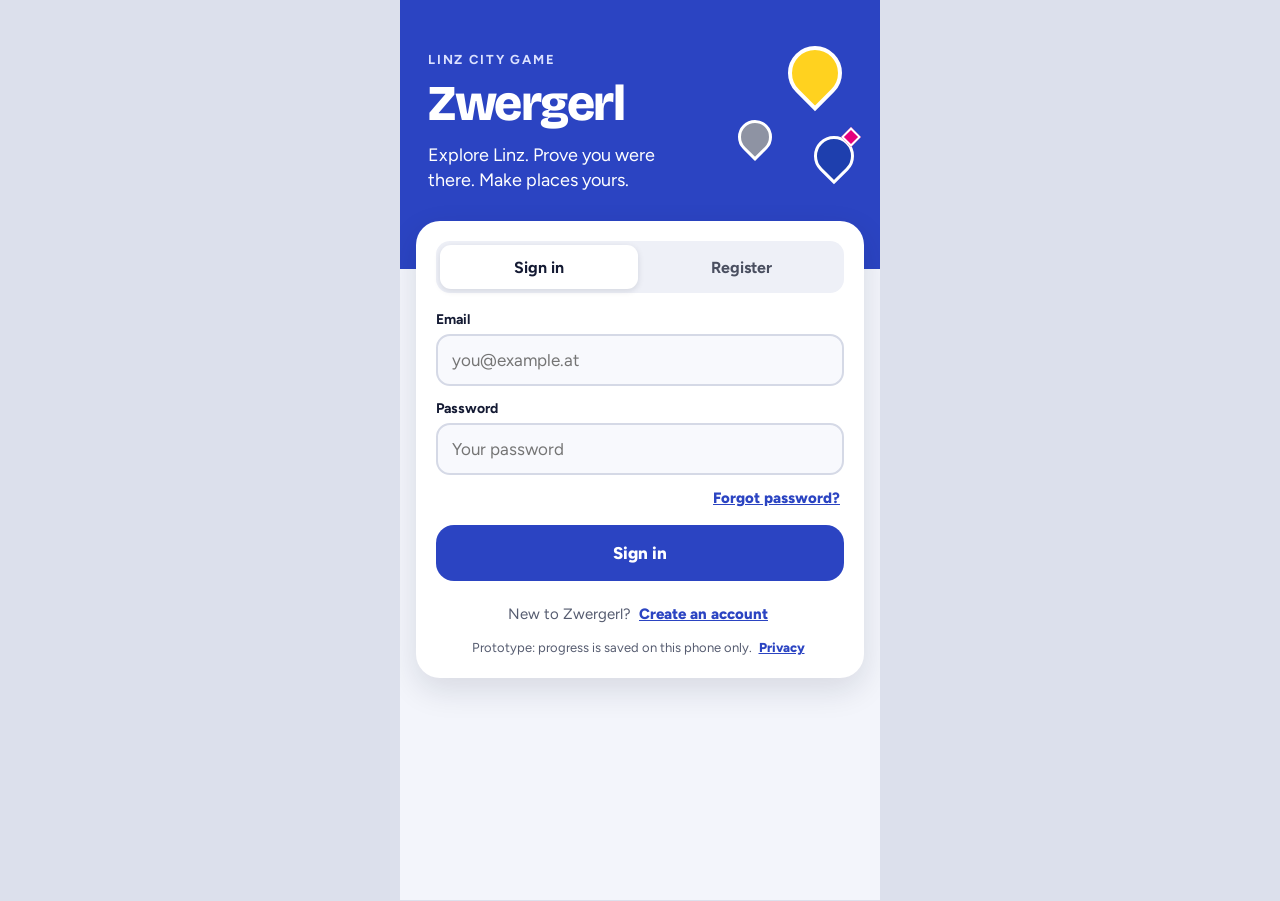
==== index.html @ a7a748b4 "Publish 9883a05" ====
<!doctype html>
<html lang="en">
<head>
<meta charset="utf-8">
<meta name="viewport" content="width=device-width, initial-scale=1, viewport-fit=cover">
<meta name="theme-color" content="#2B44C2">
<meta name="apple-mobile-web-app-capable" content="yes">
<meta name="mobile-web-app-capable" content="yes">
<meta name="apple-mobile-web-app-status-bar-style" content="default">
<meta name="apple-mobile-web-app-title" content="Zwergerl">
<link rel="icon" href="data:image/svg+xml,%3Csvg xmlns='http://www.w3.org/2000/svg' viewBox='0 0 40 44'%3E%3Cpath d='M20 42C20 42 6 28 6 20a14 14 0 0 1 28 0c0 8-14 22-14 22z' fill='%23FFD21F'/%3E%3Cpath d='M20 1l11 15q-11 4-22 0z' fill='%23E5007D'/%3E%3Ccircle cx='20' cy='24' r='4' fill='%231E3FAE'/%3E%3C/svg%3E">
<link rel="apple-touch-icon" href="/icons/apple-touch-icon.png">
<link rel="manifest" href="/manifest.webmanifest">
<title>Zwergerl Linz</title>
  <script type="module" crossorigin src="/assets/index-C7WqPz3I.js"></script>
  <link rel="stylesheet" crossorigin href="/assets/styles-BQ8eX4RV.css">
</head>
<body>
<div class="app" id="app"></div>
<input type="file" id="cam-input" class="vh" accept="image/*" capture="environment" aria-hidden="true" tabindex="-1">
</body>
</html>
---- assets/styles-BQ8eX4RV.css ----
@font-face{font-family:Bricolage Grotesque;font-style:normal;font-weight:600 800;font-display:swap;src:url(/assets/bricolage-grotesque-vietnamese-opsz-normal-D9N6E8K1.woff2)format("woff2");unicode-range:U+102-103,U+110-111,U+128-129,U+168-169,U+1A0-1A1,U+1AF-1B0,U+300-301,U+303-304,U+308-309,U+323,U+329,U+1EA0-1EF9,U+20AB}@font-face{font-family:Bricolage Grotesque;font-style:normal;font-weight:600 800;font-display:swap;src:url(/assets/bricolage-grotesque-latin-ext-opsz-normal-IcJDqblK.woff2)format("woff2");unicode-range:U+100-2BA,U+2BD-2C5,U+2C7-2CC,U+2CE-2D7,U+2DD-2FF,U+304,U+308,U+329,U+1D00-1DBF,U+1E00-1E9F,U+1EF2-1EFF,U+2020,U+20A0-20AB,U+20AD-20C0,U+2113,U+2C60-2C7F,U+A720-A7FF}@font-face{font-family:Bricolage Grotesque;font-style:normal;font-weight:600 800;font-display:swap;src:url(/assets/bricolage-grotesque-latin-opsz-normal-Cre6nC2_.woff2)format("woff2");unicode-range:U+??,U+131,U+152-153,U+2BB-2BC,U+2C6,U+2DA,U+2DC,U+304,U+308,U+329,U+2000-206F,U+20AC,U+2122,U+2191,U+2193,U+2212,U+2215,U+FEFF,U+FFFD}@font-face{font-family:Figtree;font-style:normal;font-weight:400 800;font-display:swap;src:url(/assets/figtree-latin-ext-wght-normal-DCwSJGxG.woff2)format("woff2");unicode-range:U+100-2BA,U+2BD-2C5,U+2C7-2CC,U+2CE-2D7,U+2DD-2FF,U+304,U+308,U+329,U+1D00-1DBF,U+1E00-1E9F,U+1EF2-1EFF,U+2020,U+20A0-20AB,U+20AD-20C0,U+2113,U+2C60-2C7F,U+A720-A7FF}@font-face{font-family:Figtree;font-style:normal;font-weight:400 800;font-display:swap;src:url(/assets/figtree-latin-wght-normal-D_ZTVpCC.woff2)format("woff2");unicode-range:U+??,U+131,U+152-153,U+2BB-2BC,U+2C6,U+2DA,U+2DC,U+304,U+308,U+329,U+2000-206F,U+20AC,U+2122,U+2191,U+2193,U+2212,U+2215,U+FEFF,U+FFFD}:root{--lightningcss-light:initial;--lightningcss-dark: ;color-scheme:light;--blue:#2b44c2;--deep:#1e3fae;--pink:#e5007d;--yellow:#ffd21f;--free:#8e93a3;--up:#d3d6df;--bg:#f3f5fb;--surface:#fff;--soft:#eef0f7;--field:#f8f9fd;--line:#d5d9e6;--line2:#c9cee0;--ink:#141a33;--ink2:#3e4459;--ink3:#565c70;--err:#b3122e;--errbg:#fdecef;--errbd:#f3b7c2;--errfg:#8e0e25;--ok:#1d8a45;--okbg:#e6f4ea;--okfg:#1d6b34;--warnbg:#fff3d6;--warnfg:#6b4600;--warnbd:#f0c36a;--demo:#fff0f7;--demofg:#8a0049;--gembg:#ffe3f1;--ytint:#fff6cc;--cam:#0e1222;--outer:#dce0ec;--display:"Bricolage Grotesque", ui-rounded, "Segoe UI", system-ui, sans-serif;--body:"Figtree", system-ui, -apple-system, "Segoe UI", sans-serif}html,body{height:100%;margin:0}body{padding:env(safe-area-inset-top,0px) 0 env(safe-area-inset-bottom,0px);background:var(--outer);color:var(--ink);font-family:var(--body);-webkit-font-smoothing:antialiased;-webkit-tap-highlight-color:transparent;overscroll-behavior:none;font-size:16px}*{box-sizing:border-box}button,input{font:inherit;color:inherit}button{cursor:pointer}button:disabled{cursor:not-allowed}:focus-visible{outline:3px solid var(--pink);outline-offset:2px}h1,h2,h3,p{margin:0}.app{background:var(--bg);max-width:480px;height:100%;margin:0 auto;position:relative;overflow:hidden}.layer{flex-direction:column;display:flex;position:absolute;inset:0}.scroll{-webkit-overflow-scrolling:touch;overflow-y:auto}.disp{font-family:var(--display);letter-spacing:-.02em;font-weight:800}.btn{background:var(--blue);color:#fff;border:0;border-radius:18px;justify-content:center;align-items:center;gap:10px;width:100%;height:58px;padding:0 16px;font-size:18px;font-weight:800;display:flex}.btn.y{background:var(--yellow);color:var(--ink)}.btn.off{color:#4a4f60;background:#e4e7f0;font-size:17px}.btn2{border:2px solid var(--line2);background:var(--surface);width:100%;height:50px;color:var(--ink);border-radius:16px;justify-content:center;align-items:center;gap:8px;font-size:16px;font-weight:700;display:flex}.demo{border:2px dashed var(--pink);background:var(--demo);width:100%;height:52px;color:var(--demofg);border-radius:16px;justify-content:center;align-items:center;gap:8px;font-size:15px;font-weight:800;display:flex}.circ{background:var(--soft);width:44px;height:44px;color:var(--ink);border:0;border-radius:50%;flex:none;justify-content:center;align-items:center;display:flex}.chip{white-space:nowrap;border-radius:999px;align-items:center;gap:7px;padding:5px 11px;font-size:14px;font-weight:700;display:inline-flex}.field{flex-direction:column;gap:6px;display:flex}.field label{font-size:14px;font-weight:700}.in{border:2px solid var(--line);background:var(--field);height:52px;color:var(--ink);border-radius:14px;width:100%;padding:0 14px;font-size:17px}.in.bad{border-color:var(--err)}.ferr{color:var(--err);font-size:14px;font-weight:600}.alert{background:var(--errbg);border:2px solid var(--errbd);color:var(--errfg);border-radius:14px;align-items:flex-start;gap:10px;padding:12px 14px;font-size:15px;font-weight:600;line-height:1.35;display:flex}.spinner{border:3px solid #ffffff59;border-top-color:#fff;border-radius:50%;flex:none;width:20px;height:20px;animation:.9s linear infinite zspin;display:inline-block}.spinner.dark{border-color:#dde1ee;border-top-color:var(--blue)}@keyframes zspin{to{transform:rotate(360deg)}}@keyframes zpulse{0%{opacity:.75;transform:scale(.5)}to{opacity:0;transform:scale(2.4)}}@keyframes zup{0%{opacity:0;transform:translateY(28px)}to{opacity:1;transform:none}}@keyframes zfade{0%{opacity:0}to{opacity:1}}@keyframes zflash{0%{opacity:.9}to{opacity:0}}@keyframes zpop{0%{opacity:0;transform:scale(.6)}60%{opacity:1;transform:scale(1.08)}to{transform:scale(1)}}@keyframes zshake{0%,to{transform:none}25%{transform:translate(-6px)}75%{transform:translate(6px)}}.zpulse{animation:1.8s ease-out infinite zpulse}.zup{animation:.28s cubic-bezier(.2,.8,.2,1) zup}.zfade{animation:.22s ease-out zfade}.zflash{animation:.5s ease-out forwards zflash}.zpop{animation:.45s cubic-bezier(.2,.8,.2,1) zpop}.zshake{animation:.35s ease-in-out 2 zshake}@media (prefers-reduced-motion:reduce){.zpulse,.zup,.zfade,.zpop,.zshake{animation:none}.spinner{animation-duration:2.5s}}.hero{background:var(--blue);color:#fff;flex:none;padding:52px 28px 76px;position:relative;overflow:hidden}.tp{border:4px solid #fff;border-radius:50% 50% 50% 0;position:absolute;transform:rotate(-45deg)}.authcard{background:var(--surface);border-radius:24px;margin:-48px 16px 16px;padding:20px;position:relative;box-shadow:0 12px 32px #141a331f}.tabs{background:var(--soft);border-radius:14px;grid-template-columns:repeat(2,minmax(0,1fr));gap:4px;padding:4px;display:grid}.tabs button{color:#4a4f60;background:0 0;border:0;border-radius:11px;height:44px;font-size:16px;font-weight:700}.tabs button[aria-pressed=true]{color:var(--ink);background:#fff;box-shadow:0 2px 6px #141a331f}.textlink{color:var(--blue);background:0 0;border:0;padding:10px 4px;font-size:15px;font-weight:800;text-decoration:underline}[data-a=resend]:disabled{color:var(--ink3);text-decoration:none}.consent{color:var(--ink2);flex-direction:column;gap:16px;padding:24px 22px 28px;font-size:16px;line-height:1.45;display:flex}.consent h2,.consent dt,.consent strong{color:var(--ink)}.consent dl{margin:0}.consent dt{font-weight:800}.consent dd{margin:2px 0 14px}.notrail{background:var(--soft);border-radius:18px;gap:12px;padding:14px;display:flex}.notrail svg{flex:none}.tick{background:var(--field);border:2px solid var(--line);min-height:44px;color:var(--ink);border-radius:14px;align-items:flex-start;gap:12px;padding:14px;font-weight:700;display:flex}.tick input{width:24px;height:24px;accent-color:var(--blue);flex:none;margin:0}mark{background:var(--warnbg);color:var(--warnfg);-webkit-box-decoration-break:clone;box-decoration-break:clone;border-radius:6px;padding:1px 6px;font-weight:700}.privacy{background:var(--surface);max-width:480px;min-height:100%;color:var(--ink2);margin:0 auto;padding:24px 22px 40px;font-size:16px;line-height:1.5}.privacy h1{color:var(--ink);margin:14px 0 8px;font-size:34px;line-height:1.05}.privacy h2{color:var(--ink);margin:28px 0 6px;font-size:21px}.privacy strong,.privacy dt{color:var(--ink)}.privacy p+p,.privacy p+ul,.privacy ul+p,.privacy dl+p{margin-top:10px}.privacy ul{margin:0;padding-left:20px}.privacy dt{margin-top:12px;font-weight:800}.privacy dd{margin:2px 0 0}.privacy .textlink{padding-left:0}.stage{width:390px;height:844px;transform:translate(-50%,-50%) scale(var(--s,1));transform-origin:50%;position:absolute;top:50%;left:50%}.stage svg.bg{pointer-events:none;width:790px;height:1244px;position:absolute;top:-200px;left:-200px}.mapbtn{cursor:default;background:0 0;border:0;padding:0;position:absolute;inset:-200px}.pin{background:0 0;border:0;width:44px;height:50px;padding:0;position:absolute}.pinhead{border:2.5px solid #fff;border-radius:50% 50% 50% 0;justify-content:center;align-items:center;width:30px;height:30px;transition:transform .15s;display:flex;position:absolute;top:7px;left:7px}.pindot{border-radius:50%;width:9px;height:9px}.gem{background:var(--pink);border:2px solid #fff;border-radius:2px;width:14px;height:14px;position:absolute;top:0;right:3px;transform:rotate(45deg)}.pinlabel{white-space:nowrap;background:var(--ink);color:#fff;border-radius:10px;padding:5px 10px;font-size:13px;font-weight:700;position:absolute;bottom:52px;left:50%;transform:translate(-50%)}.flash-ring{pointer-events:none;background:#e5007d59;border-radius:50%;width:60px;height:60px;position:absolute;top:-8px;left:-8px}.me{touch-action:none;cursor:grab;width:44px;height:44px;position:absolute}.me .core{background:var(--deep);border:4px solid #fff;border-radius:50%;width:22px;height:22px;position:absolute;top:11px;left:11px;box-shadow:0 2px 8px #141a3366}.me .halo{background:#2b44c259;border-radius:50%;position:absolute;inset:0}.topbar{background:var(--surface);z-index:20;border-radius:22px;flex-direction:column;gap:6px;padding:10px 10px 12px 16px;display:flex;position:absolute;top:12px;left:12px;right:12px;box-shadow:0 8px 24px #141a3324}.sq{background:var(--soft);width:44px;height:44px;color:var(--ink);border:0;border-radius:14px;flex:none;justify-content:center;align-items:center;display:flex}.sq.demo-b{border:2px dashed var(--pink);background:var(--demo);color:#a3005a}.banner{background:var(--surface);z-index:19;border-radius:18px;align-items:center;gap:12px;padding:12px 12px 12px 14px;display:flex;position:absolute;top:130px;left:12px;right:12px;box-shadow:0 6px 18px #141a331f}.fab{background:var(--surface);border:0;border-radius:16px;justify-content:center;align-items:center;width:50px;height:50px;display:flex;box-shadow:0 6px 16px #141a3329}.bottombar{z-index:14;gap:10px;display:flex;position:absolute;bottom:24px;left:12px;right:12px}.bottombar button{border:0;border-radius:20px;justify-content:center;align-items:center;gap:8px;height:60px;font-size:16px;font-weight:800;display:flex;box-shadow:0 8px 20px #141a3329}.sheet{background:var(--surface);z-index:30;border-radius:28px 28px 0 0;max-height:86%;padding:10px 18px 24px;position:absolute;bottom:0;left:0;right:0;overflow-y:auto;box-shadow:0 -10px 30px #141a332e}.grab{background:var(--line);border-radius:3px;width:44px;height:5px;margin:0 auto 10px}.photo{border-radius:18px;height:150px;position:relative;overflow:hidden}.photo img{object-fit:cover;width:100%;height:100%;position:absolute;inset:0}.cap{color:#fff;background:#141a33c7;border-radius:10px;padding:5px 10px;font-size:13px;font-weight:700;position:absolute;bottom:10px;left:10px}.tiles{grid-template-columns:repeat(3,minmax(0,1fr));gap:8px;margin-top:14px;display:grid}.tile{background:var(--bg);border-radius:14px;min-width:0;padding:10px 12px}.tile .k{color:var(--ink3);text-transform:uppercase;letter-spacing:.06em;font-size:12px;font-weight:700}.tile .v{white-space:nowrap;margin-top:2px;font-size:22px;font-weight:800}.tile .s{color:var(--ink3);font-size:12px;font-weight:600}.scrim{z-index:40;background:#141a3373;border:0;width:100%;position:absolute;inset:0}.panel{z-index:41;border-radius:28px 28px 0 0;max-height:88%;padding:18px 16px 24px;position:absolute;bottom:0;left:0;right:0;overflow-y:auto}.opt{border:2px solid var(--line2);height:44px;color:var(--ink);background:#fff;border-radius:12px;padding:0 14px;font-size:15px;font-weight:700}.opt[aria-pressed=true]{background:var(--ink);color:#fff;border-color:var(--ink)}.toast{z-index:90;background:var(--ink);color:#fff;text-align:center;border-radius:14px;width:max-content;max-width:min(330px,100% - 32px);padding:12px 16px;font-size:15px;font-weight:700;position:absolute;top:132px;left:50%;transform:translate(-50%);box-shadow:0 8px 24px #141a334d}.toast.hot{background:var(--pink)}.flowhead{background:#fff;flex:none;padding:14px 16px 10px;box-shadow:0 2px 10px #141a330f}.steps{grid-template-columns:repeat(5,minmax(0,1fr));gap:5px;margin-top:12px;display:grid}.steps span.bar{border-radius:3px;height:6px;transition:background .3s;display:block}.steps span.lb{margin-top:4px;font-size:12px;display:block}.flowbody{flex-direction:column;flex:1;padding:20px 18px 24px;display:flex;overflow-y:auto}.card{background:#fff;border-radius:24px;padding:24px 20px;box-shadow:0 6px 18px #141a330f}.big{font-family:var(--display);letter-spacing:-.03em;font-weight:800;line-height:1.05}.stepTitle{margin:24px 0 6px;font-size:22px;font-weight:800}.stepText{color:var(--ink2);font-size:16px;line-height:1.45}.grow{flex:1;min-height:12px}.dial{background:var(--bg);touch-action:none;cursor:grab;border:3px solid #dde1ee;border-radius:50%;width:240px;height:240px;margin:0 auto;position:relative}.dial .cd{color:var(--ink3);font-size:14px;font-weight:700;position:absolute}.check{background:#fff;border:2px solid #0000;border-radius:16px;align-items:center;gap:12px;padding:14px;display:flex}.ck{color:#fff;border-radius:50%;flex:none;justify-content:center;align-items:center;width:32px;height:32px;display:flex}.camwin{border-radius:22px;flex:1;min-height:260px;margin:0 10px;position:relative;overflow:hidden}.camwin img{object-fit:cover;width:100%;height:100%;position:absolute;inset:0}.corner{border:0 solid #fff;width:32px;height:32px;position:absolute}.shutter{background:0 0;border:5px solid #fff;border-radius:50%;width:80px;height:80px;padding:5px}.shutter span{background:#fff;border-radius:50%;width:100%;height:100%;display:block}.vh{clip:rect(0 0 0 0);white-space:nowrap;width:1px;height:1px;position:absolute;overflow:hidden}.dirs{grid-template-columns:repeat(4,minmax(0,1fr));gap:8px;display:grid}
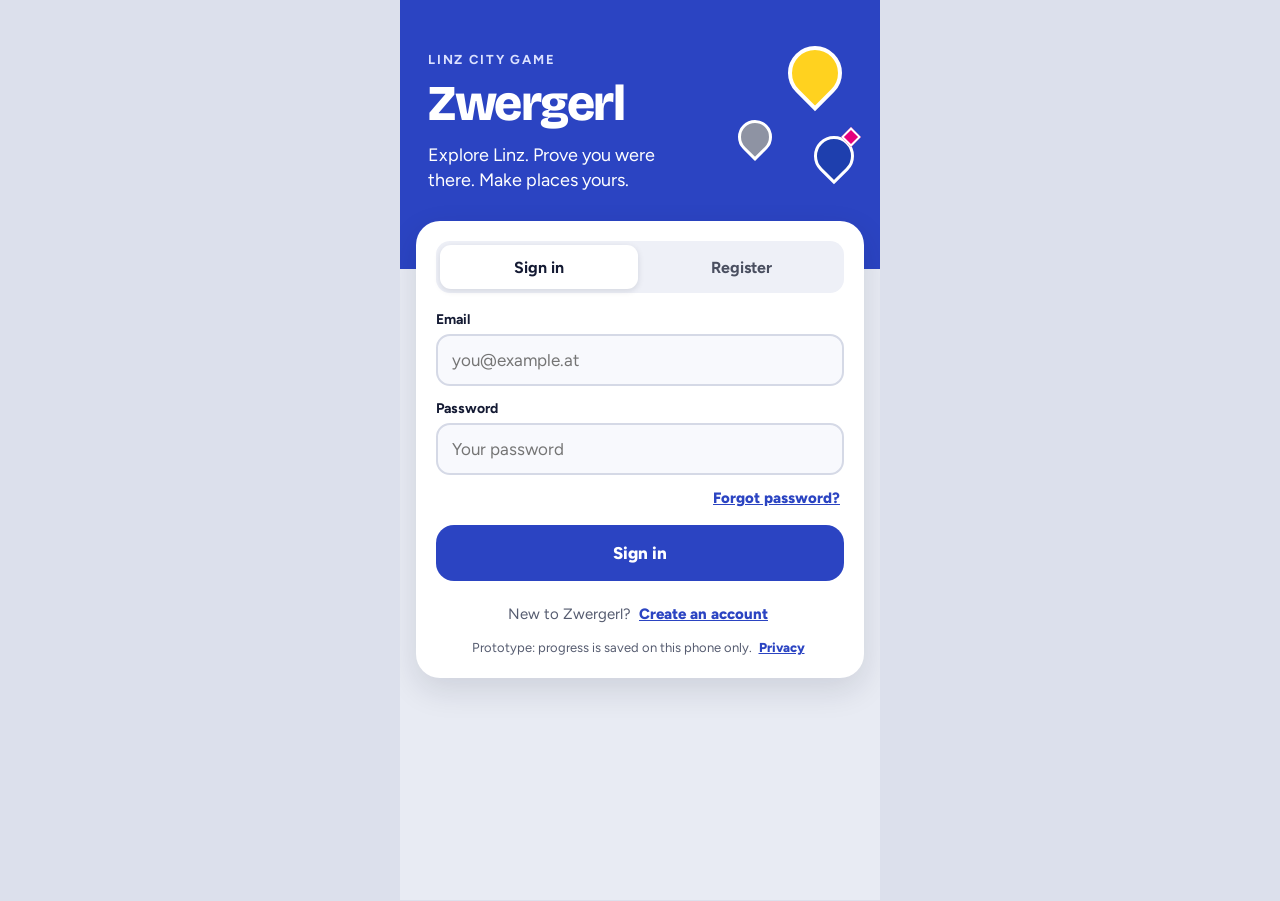
==== commit 75c1c9ef: "Publish 68c2ad8" ====
--- a/index.html
+++ b/index.html
@@ -12,11 +12,11 @@
 <link rel="apple-touch-icon" href="/icons/apple-touch-icon.png">
 <link rel="manifest" href="/manifest.webmanifest">
 <title>Zwergerl Linz</title>
-  <script type="module" crossorigin src="/assets/index-C7WqPz3I.js"></script>
-  <link rel="stylesheet" crossorigin href="/assets/styles-BQ8eX4RV.css">
+  <script type="module" crossorigin src="/assets/index-wyOOaTx5.js"></script>
+  <link rel="stylesheet" crossorigin href="/assets/styles-Cms2jgOM.css">
 </head>
 <body>
-<div class="app" id="app"></div>
+<div class="app"><div id="map" role="region" aria-label="Map of Linz"></div><div id="app"></div></div>
 <input type="file" id="cam-input" class="vh" accept="image/*" capture="environment" aria-hidden="true" tabindex="-1">
 </body>
 </html>
--- a/assets/styles-Cms2jgOM.css
+++ b/assets/styles-Cms2jgOM.css
@@ -0,0 +1 @@
+.leaflet-pane,.leaflet-tile,.leaflet-marker-icon,.leaflet-marker-shadow,.leaflet-tile-container,.leaflet-pane>svg,.leaflet-pane>canvas,.leaflet-zoom-box,.leaflet-image-layer,.leaflet-layer{position:absolute;top:0;left:0}.leaflet-container{overflow:hidden}.leaflet-tile,.leaflet-marker-icon,.leaflet-marker-shadow{-webkit-user-select:none;user-select:none;-webkit-user-drag:none}.leaflet-tile::selection{background:0 0}.leaflet-safari .leaflet-tile{image-rendering:-webkit-optimize-contrast}.leaflet-safari .leaflet-tile-container{-webkit-transform-origin:0 0;width:1600px;height:1600px}.leaflet-marker-icon,.leaflet-marker-shadow{display:block}.leaflet-container .leaflet-overlay-pane svg{max-width:none!important;max-height:none!important}.leaflet-container .leaflet-marker-pane img,.leaflet-container .leaflet-shadow-pane img,.leaflet-container .leaflet-tile-pane img,.leaflet-container img.leaflet-image-layer,.leaflet-container .leaflet-tile{width:auto;padding:0;max-width:none!important;max-height:none!important}.leaflet-container img.leaflet-tile{mix-blend-mode:plus-lighter}.leaflet-container.leaflet-touch-zoom{-ms-touch-action:pan-x pan-y;touch-action:pan-x pan-y}.leaflet-container.leaflet-touch-drag{-ms-touch-action:pinch-zoom;touch-action:none;touch-action:pinch-zoom}.leaflet-container.leaflet-touch-drag.leaflet-touch-zoom{-ms-touch-action:none;touch-action:none}.leaflet-container{-webkit-tap-highlight-color:transparent}.leaflet-container a{-webkit-tap-highlight-color:#33b5e566}.leaflet-tile{filter:inherit;visibility:hidden}.leaflet-tile-loaded{visibility:inherit}.leaflet-zoom-box{box-sizing:border-box;z-index:800;width:0;height:0}.leaflet-overlay-pane svg{-moz-user-select:none}.leaflet-pane{z-index:400}.leaflet-tile-pane{z-index:200}.leaflet-overlay-pane{z-index:400}.leaflet-shadow-pane{z-index:500}.leaflet-marker-pane{z-index:600}.leaflet-tooltip-pane{z-index:650}.leaflet-popup-pane{z-index:700}.leaflet-map-pane canvas{z-index:100}.leaflet-map-pane svg{z-index:200}.leaflet-vml-shape{width:1px;height:1px}.lvml{behavior:url(#default#VML);display:inline-block;position:absolute}.leaflet-control{z-index:800;pointer-events:visiblePainted;pointer-events:auto;position:relative}.leaflet-top,.leaflet-bottom{z-index:1000;pointer-events:none;position:absolute}.leaflet-top{top:0}.leaflet-right{right:0}.leaflet-bottom{bottom:0}.leaflet-left{left:0}.leaflet-control{float:left;clear:both}.leaflet-right .leaflet-control{float:right}.leaflet-top .leaflet-control{margin-top:10px}.leaflet-bottom .leaflet-control{margin-bottom:10px}.leaflet-left .leaflet-control{margin-left:10px}.leaflet-right .leaflet-control{margin-right:10px}.leaflet-fade-anim .leaflet-popup{opacity:0;transition:opacity .2s linear}.leaflet-fade-anim .leaflet-map-pane .leaflet-popup{opacity:1}.leaflet-zoom-animated{transform-origin:0 0}svg.leaflet-zoom-animated{will-change:transform}.leaflet-zoom-anim .leaflet-zoom-animated{-webkit-transition:-webkit-transform .25s cubic-bezier(0,0,.25,1);-moz-transition:-moz-transform .25s cubic-bezier(0,0,.25,1);transition:transform .25s cubic-bezier(0,0,.25,1)}.leaflet-zoom-anim .leaflet-tile,.leaflet-pan-anim .leaflet-tile{transition:none}.leaflet-zoom-anim .leaflet-zoom-hide{visibility:hidden}.leaflet-interactive{cursor:pointer}.leaflet-grab{cursor:-webkit-grab;cursor:-moz-grab;cursor:grab}.leaflet-crosshair,.leaflet-crosshair .leaflet-interactive{cursor:crosshair}.leaflet-popup-pane,.leaflet-control{cursor:auto}.leaflet-dragging .leaflet-grab,.leaflet-dragging .leaflet-grab .leaflet-interactive,.leaflet-dragging .leaflet-marker-draggable{cursor:move;cursor:-webkit-grabbing;cursor:-moz-grabbing;cursor:grabbing}.leaflet-marker-icon,.leaflet-marker-shadow,.leaflet-image-layer,.leaflet-pane>svg path,.leaflet-tile-container{pointer-events:none}.leaflet-marker-icon.leaflet-interactive,.leaflet-image-layer.leaflet-interactive,.leaflet-pane>svg path.leaflet-interactive,svg.leaflet-image-layer.leaflet-interactive path{pointer-events:visiblePainted;pointer-events:auto}.leaflet-container{outline-offset:1px;background:#ddd}.leaflet-container a{color:#0078a8}.leaflet-zoom-box{background:#ffffff80;border:2px dotted #38f}.leaflet-container{font-family:Helvetica Neue,Arial,Helvetica,sans-serif;font-size:.75rem;line-height:1.5}.leaflet-bar{border-radius:4px;box-shadow:0 1px 5px #000000a6}.leaflet-bar a{text-align:center;color:#000;background-color:#fff;border-bottom:1px solid #ccc;width:26px;height:26px;line-height:26px;text-decoration:none;display:block}.leaflet-bar a,.leaflet-control-layers-toggle{background-position:50%;background-repeat:no-repeat;display:block}.leaflet-bar a:hover,.leaflet-bar a:focus{background-color:#f4f4f4}.leaflet-bar a:first-child{border-top-left-radius:4px;border-top-right-radius:4px}.leaflet-bar a:last-child{border-bottom:none;border-bottom-right-radius:4px;border-bottom-left-radius:4px}.leaflet-bar a.leaflet-disabled{cursor:default;color:#bbb;background-color:#f4f4f4}.leaflet-touch .leaflet-bar a{width:30px;height:30px;line-height:30px}.leaflet-touch .leaflet-bar a:first-child{border-top-left-radius:2px;border-top-right-radius:2px}.leaflet-touch .leaflet-bar a:last-child{border-bottom-right-radius:2px;border-bottom-left-radius:2px}.leaflet-control-zoom-in,.leaflet-control-zoom-out{text-indent:1px;font:700 18px Lucida Console,Monaco,monospace}.leaflet-touch .leaflet-control-zoom-in,.leaflet-touch .leaflet-control-zoom-out{font-size:22px}.leaflet-control-layers{background:#fff;border-radius:5px;box-shadow:0 1px 5px #0006}.leaflet-control-layers-toggle{background-image:url([data-uri]);width:36px;height:36px}.leaflet-retina .leaflet-control-layers-toggle{background-image:url([data-uri]);background-size:26px 26px}.leaflet-touch .leaflet-control-layers-toggle{width:44px;height:44px}.leaflet-control-layers .leaflet-control-layers-list,.leaflet-control-layers-expanded .leaflet-control-layers-toggle{display:none}.leaflet-control-layers-expanded .leaflet-control-layers-list{display:block;position:relative}.leaflet-control-layers-expanded{color:#333;background:#fff;padding:6px 10px 6px 6px}.leaflet-control-layers-scrollbar{padding-right:5px;overflow:hidden scroll}.leaflet-control-layers-selector{margin-top:2px;position:relative;top:1px}.leaflet-control-layers label{font-size:1.08333em;display:block}.leaflet-control-layers-separator{border-top:1px solid #ddd;height:0;margin:5px -10px 5px -6px}.leaflet-default-icon-path{background-image:url([data-uri])}.leaflet-container .leaflet-control-attribution{background:#fffc;margin:0}.leaflet-control-attribution,.leaflet-control-scale-line{color:#333;padding:0 5px;line-height:1.4}.leaflet-control-attribution a{text-decoration:none}.leaflet-control-attribution a:hover,.leaflet-control-attribution a:focus{text-decoration:underline}.leaflet-attribution-flag{width:1em;height:.6669em;vertical-align:baseline!important;display:inline!important}.leaflet-left .leaflet-control-scale{margin-left:5px}.leaflet-bottom .leaflet-control-scale{margin-bottom:5px}.leaflet-control-scale-line{white-space:nowrap;box-sizing:border-box;text-shadow:1px 1px #fff;background:#fffc;border:2px solid #777;border-top:none;padding:2px 5px 1px;line-height:1.1}.leaflet-control-scale-line:not(:first-child){border-top:2px solid #777;border-bottom:none;margin-top:-2px}.leaflet-control-scale-line:not(:first-child):not(:last-child){border-bottom:2px solid #777}.leaflet-touch .leaflet-control-attribution,.leaflet-touch .leaflet-control-layers,.leaflet-touch .leaflet-bar{box-shadow:none}.leaflet-touch .leaflet-control-layers,.leaflet-touch .leaflet-bar{background-clip:padding-box;border:2px solid #0003}.leaflet-popup{text-align:center;margin-bottom:20px;position:absolute}.leaflet-popup-content-wrapper{text-align:left;border-radius:12px;padding:1px}.leaflet-popup-content{min-height:1px;margin:13px 24px 13px 20px;font-size:1.08333em;line-height:1.3}.leaflet-popup-content p{margin:1.3em 0}.leaflet-popup-tip-container{pointer-events:none;width:40px;height:20px;margin-top:-1px;margin-left:-20px;position:absolute;left:50%;overflow:hidden}.leaflet-popup-tip{pointer-events:auto;width:17px;height:17px;margin:-10px auto 0;padding:1px;transform:rotate(45deg)}.leaflet-popup-content-wrapper,.leaflet-popup-tip{color:#333;background:#fff;box-shadow:0 3px 14px #0006}.leaflet-container a.leaflet-popup-close-button{text-align:center;color:#757575;background:0 0;border:none;width:24px;height:24px;font:16px/24px Tahoma,Verdana,sans-serif;text-decoration:none;position:absolute;top:0;right:0}.leaflet-container a.leaflet-popup-close-button:hover,.leaflet-container a.leaflet-popup-close-button:focus{color:#585858}.leaflet-popup-scrolled{overflow:auto}.leaflet-oldie .leaflet-popup-content-wrapper{-ms-zoom:1}.leaflet-oldie .leaflet-popup-tip{-ms-filter:"progid:DXImageTransform.Microsoft.Matrix(M11=0.70710678, M12=0.70710678, M21=-0.70710678, M22=0.70710678)";width:24px;filter:progid:DXImageTransform.Microsoft.Matrix(M11=.707107, M12=.707107, M21=-.707107, M22=.707107);margin:0 auto}.leaflet-oldie .leaflet-control-zoom,.leaflet-oldie .leaflet-control-layers,.leaflet-oldie .leaflet-popup-content-wrapper,.leaflet-oldie .leaflet-popup-tip{border:1px solid #999}.leaflet-div-icon{background:#fff;border:1px solid #666}.leaflet-tooltip{color:#222;white-space:nowrap;-webkit-user-select:none;user-select:none;pointer-events:none;background-color:#fff;border:1px solid #fff;border-radius:3px;padding:6px;position:absolute;box-shadow:0 1px 3px #0006}.leaflet-tooltip.leaflet-interactive{cursor:pointer;pointer-events:auto}.leaflet-tooltip-top:before,.leaflet-tooltip-bottom:before,.leaflet-tooltip-left:before,.leaflet-tooltip-right:before{pointer-events:none;content:"";background:0 0;border:6px solid #0000;position:absolute}.leaflet-tooltip-bottom{margin-top:6px}.leaflet-tooltip-top{margin-top:-6px}.leaflet-tooltip-bottom:before,.leaflet-tooltip-top:before{margin-left:-6px;left:50%}.leaflet-tooltip-top:before{border-top-color:#fff;margin-bottom:-12px;bottom:0}.leaflet-tooltip-bottom:before{border-bottom-color:#fff;margin-top:-12px;margin-left:-6px;top:0}.leaflet-tooltip-left{margin-left:-6px}.leaflet-tooltip-right{margin-left:6px}.leaflet-tooltip-left:before,.leaflet-tooltip-right:before{margin-top:-6px;top:50%}.leaflet-tooltip-left:before{border-left-color:#fff;margin-right:-12px;right:0}.leaflet-tooltip-right:before{border-right-color:#fff;margin-left:-12px;left:0}@media print{.leaflet-control{-webkit-print-color-adjust:exact;print-color-adjust:exact}}@font-face{font-family:Bricolage Grotesque;font-style:normal;font-weight:600 800;font-display:swap;src:url(/assets/bricolage-grotesque-vietnamese-opsz-normal-D9N6E8K1.woff2)format("woff2");unicode-range:U+102-103,U+110-111,U+128-129,U+168-169,U+1A0-1A1,U+1AF-1B0,U+300-301,U+303-304,U+308-309,U+323,U+329,U+1EA0-1EF9,U+20AB}@font-face{font-family:Bricolage Grotesque;font-style:normal;font-weight:600 800;font-display:swap;src:url(/assets/bricolage-grotesque-latin-ext-opsz-normal-IcJDqblK.woff2)format("woff2");unicode-range:U+100-2BA,U+2BD-2C5,U+2C7-2CC,U+2CE-2D7,U+2DD-2FF,U+304,U+308,U+329,U+1D00-1DBF,U+1E00-1E9F,U+1EF2-1EFF,U+2020,U+20A0-20AB,U+20AD-20C0,U+2113,U+2C60-2C7F,U+A720-A7FF}@font-face{font-family:Bricolage Grotesque;font-style:normal;font-weight:600 800;font-display:swap;src:url(/assets/bricolage-grotesque-latin-opsz-normal-Cre6nC2_.woff2)format("woff2");unicode-range:U+??,U+131,U+152-153,U+2BB-2BC,U+2C6,U+2DA,U+2DC,U+304,U+308,U+329,U+2000-206F,U+20AC,U+2122,U+2191,U+2193,U+2212,U+2215,U+FEFF,U+FFFD}@font-face{font-family:Figtree;font-style:normal;font-weight:400 800;font-display:swap;src:url(/assets/figtree-latin-ext-wght-normal-DCwSJGxG.woff2)format("woff2");unicode-range:U+100-2BA,U+2BD-2C5,U+2C7-2CC,U+2CE-2D7,U+2DD-2FF,U+304,U+308,U+329,U+1D00-1DBF,U+1E00-1E9F,U+1EF2-1EFF,U+2020,U+20A0-20AB,U+20AD-20C0,U+2113,U+2C60-2C7F,U+A720-A7FF}@font-face{font-family:Figtree;font-style:normal;font-weight:400 800;font-display:swap;src:url(/assets/figtree-latin-wght-normal-D_ZTVpCC.woff2)format("woff2");unicode-range:U+??,U+131,U+152-153,U+2BB-2BC,U+2C6,U+2DA,U+2DC,U+304,U+308,U+329,U+2000-206F,U+20AC,U+2122,U+2191,U+2193,U+2212,U+2215,U+FEFF,U+FFFD}:root{--lightningcss-light:initial;--lightningcss-dark: ;color-scheme:light;--blue:#2b44c2;--deep:#1e3fae;--pink:#e5007d;--yellow:#ffd21f;--free:#8e93a3;--up:#d3d6df;--bg:#f3f5fb;--surface:#fff;--soft:#eef0f7;--field:#f8f9fd;--line:#d5d9e6;--line2:#c9cee0;--ink:#141a33;--ink2:#3e4459;--ink3:#565c70;--err:#b3122e;--errbg:#fdecef;--errbd:#f3b7c2;--errfg:#8e0e25;--ok:#1d8a45;--okbg:#e6f4ea;--okfg:#1d6b34;--warnbg:#fff3d6;--warnfg:#6b4600;--warnbd:#f0c36a;--demo:#fff0f7;--demofg:#8a0049;--gembg:#ffe3f1;--ytint:#fff6cc;--cam:#0e1222;--outer:#dce0ec;--display:"Bricolage Grotesque", ui-rounded, "Segoe UI", system-ui, sans-serif;--body:"Figtree", system-ui, -apple-system, "Segoe UI", sans-serif}html,body{height:100%;margin:0}body{padding:env(safe-area-inset-top,0px) 0 env(safe-area-inset-bottom,0px);background:var(--outer);color:var(--ink);font-family:var(--body);-webkit-font-smoothing:antialiased;-webkit-tap-highlight-color:transparent;overscroll-behavior:none;font-size:16px}*{box-sizing:border-box}button,input{font:inherit;color:inherit}button{cursor:pointer}button:disabled{cursor:not-allowed}:focus-visible{outline:3px solid var(--pink);outline-offset:2px}h1,h2,h3,p{margin:0}.app{background:var(--bg);max-width:480px;height:100%;margin:0 auto;position:relative;overflow:hidden}.layer{flex-direction:column;display:flex;position:absolute;inset:0}.scroll{-webkit-overflow-scrolling:touch;overflow-y:auto}.disp{font-family:var(--display);letter-spacing:-.02em;font-weight:800}.btn{background:var(--blue);color:#fff;border:0;border-radius:18px;justify-content:center;align-items:center;gap:10px;width:100%;height:58px;padding:0 16px;font-size:18px;font-weight:800;display:flex}.btn.y{background:var(--yellow);color:var(--ink)}.btn.off{color:#4a4f60;background:#e4e7f0;font-size:17px}.btn2{border:2px solid var(--line2);background:var(--surface);width:100%;height:50px;color:var(--ink);border-radius:16px;justify-content:center;align-items:center;gap:8px;font-size:16px;font-weight:700;display:flex}.demo{border:2px dashed var(--pink);background:var(--demo);width:100%;height:52px;color:var(--demofg);border-radius:16px;justify-content:center;align-items:center;gap:8px;font-size:15px;font-weight:800;display:flex}.circ{background:var(--soft);width:44px;height:44px;color:var(--ink);border:0;border-radius:50%;flex:none;justify-content:center;align-items:center;display:flex}.chip{white-space:nowrap;border-radius:999px;align-items:center;gap:7px;padding:5px 11px;font-size:14px;font-weight:700;display:inline-flex}.field{flex-direction:column;gap:6px;display:flex}.field label{font-size:14px;font-weight:700}.in{border:2px solid var(--line);background:var(--field);height:52px;color:var(--ink);border-radius:14px;width:100%;padding:0 14px;font-size:17px}.in.bad{border-color:var(--err)}.ferr{color:var(--err);font-size:14px;font-weight:600}.alert{background:var(--errbg);border:2px solid var(--errbd);color:var(--errfg);border-radius:14px;align-items:flex-start;gap:10px;padding:12px 14px;font-size:15px;font-weight:600;line-height:1.35;display:flex}.spinner{border:3px solid #ffffff59;border-top-color:#fff;border-radius:50%;flex:none;width:20px;height:20px;animation:.9s linear infinite zspin;display:inline-block}.spinner.dark{border-color:#dde1ee;border-top-color:var(--blue)}@keyframes zspin{to{transform:rotate(360deg)}}@keyframes zpulse{0%{opacity:.75;transform:scale(.5)}to{opacity:0;transform:scale(2.4)}}@keyframes zup{0%{opacity:0;transform:translateY(28px)}to{opacity:1;transform:none}}@keyframes zfade{0%{opacity:0}to{opacity:1}}@keyframes zflash{0%{opacity:.9}to{opacity:0}}@keyframes zpop{0%{opacity:0;transform:scale(.6)}60%{opacity:1;transform:scale(1.08)}to{transform:scale(1)}}@keyframes zshake{0%,to{transform:none}25%{transform:translate(-6px)}75%{transform:translate(6px)}}.zpulse{animation:1.8s ease-out infinite zpulse}.zup{animation:.28s cubic-bezier(.2,.8,.2,1) zup}.zfade{animation:.22s ease-out zfade}.zflash{animation:.5s ease-out forwards zflash}.zpop{animation:.45s cubic-bezier(.2,.8,.2,1) zpop}.zshake{animation:.35s ease-in-out 2 zshake}@media (prefers-reduced-motion:reduce){.zpulse,.zup,.zfade,.zpop,.zshake{animation:none}.spinner{animation-duration:2.5s}}.hero{background:var(--blue);color:#fff;flex:none;padding:52px 28px 76px;position:relative;overflow:hidden}.tp{border:4px solid #fff;border-radius:50% 50% 50% 0;position:absolute;transform:rotate(-45deg)}.authcard{background:var(--surface);border-radius:24px;margin:-48px 16px 16px;padding:20px;position:relative;box-shadow:0 12px 32px #141a331f}.tabs{background:var(--soft);border-radius:14px;grid-template-columns:repeat(2,minmax(0,1fr));gap:4px;padding:4px;display:grid}.tabs button{color:#4a4f60;background:0 0;border:0;border-radius:11px;height:44px;font-size:16px;font-weight:700}.tabs button[aria-pressed=true]{color:var(--ink);background:#fff;box-shadow:0 2px 6px #141a331f}.textlink{color:var(--blue);background:0 0;border:0;padding:10px 4px;font-size:15px;font-weight:800;text-decoration:underline}[data-a=resend]:disabled{color:var(--ink3);text-decoration:none}.consent{color:var(--ink2);flex-direction:column;gap:16px;padding:24px 22px 28px;font-size:16px;line-height:1.45;display:flex}.consent h2,.consent dt,.consent strong{color:var(--ink)}.consent dl{margin:0}.consent dt{font-weight:800}.consent dd{margin:2px 0 14px}.notrail{background:var(--soft);border-radius:18px;gap:12px;padding:14px;display:flex}.notrail svg{flex:none}.tick{background:var(--field);border:2px solid var(--line);min-height:44px;color:var(--ink);border-radius:14px;align-items:flex-start;gap:12px;padding:14px;font-weight:700;display:flex}.tick input{width:24px;height:24px;accent-color:var(--blue);flex:none;margin:0}mark{background:var(--warnbg);color:var(--warnfg);-webkit-box-decoration-break:clone;box-decoration-break:clone;border-radius:6px;padding:1px 6px;font-weight:700}.privacy{background:var(--surface);max-width:480px;min-height:100%;color:var(--ink2);margin:0 auto;padding:24px 22px 40px;font-size:16px;line-height:1.5}.privacy h1{color:var(--ink);margin:14px 0 8px;font-size:34px;line-height:1.05}.privacy h2{color:var(--ink);margin:28px 0 6px;font-size:21px}.privacy strong,.privacy dt{color:var(--ink)}.privacy p+p,.privacy p+ul,.privacy ul+p,.privacy dl+p{margin-top:10px}.privacy ul{margin:0;padding-left:20px}.privacy dt{margin-top:12px;font-weight:800}.privacy dd{margin:2px 0 0}.privacy .textlink{padding-left:0}#map{isolation:isolate;background:#e8ebf3;position:absolute;inset:0}#map>.leaflet-container{height:100%;font-family:var(--body);background:0 0;font-size:16px;line-height:normal}#map .leaflet-control-attribution{font-size:12px}#map .leaflet-bottom{bottom:var(--raised,0px)}#map .leaflet-marker-pane .me{pointer-events:none}#app{pointer-events:none;position:absolute;inset:0}#app>*,.mapui>*{pointer-events:auto}#app>.mapui{pointer-events:none}.pin{background:0 0;border:0;width:44px;height:50px;padding:0;position:absolute}.pinhead{border:2.5px solid #fff;border-radius:50% 50% 50% 0;justify-content:center;align-items:center;width:30px;height:30px;transition:transform .15s;display:flex;position:absolute;top:7px;left:7px}.pindot{border-radius:50%;width:9px;height:9px}.gem{background:var(--pink);border:2px solid #fff;border-radius:2px;width:14px;height:14px;position:absolute;top:0;right:3px;transform:rotate(45deg)}.pinlabel{white-space:nowrap;background:var(--ink);color:#fff;border-radius:10px;padding:5px 10px;font-size:13px;font-weight:700;position:absolute;bottom:52px;left:50%;transform:translate(-50%)}.flash-ring{pointer-events:none;background:#e5007d59;border-radius:50%;width:60px;height:60px;position:absolute;top:-8px;left:-8px}.me{width:44px;height:44px;position:absolute}.me .core{background:var(--deep);border:4px solid #fff;border-radius:50%;width:22px;height:22px;position:absolute;top:11px;left:11px;box-shadow:0 2px 8px #141a3366}.me .halo{background:#2b44c259;border-radius:50%;position:absolute;inset:0}.topbar{background:var(--surface);z-index:20;border-radius:22px;flex-direction:column;gap:6px;padding:10px 10px 12px 16px;display:flex;position:absolute;top:12px;left:12px;right:12px;box-shadow:0 8px 24px #141a3324}.sq{background:var(--soft);width:44px;height:44px;color:var(--ink);border:0;border-radius:14px;flex:none;justify-content:center;align-items:center;display:flex}.sq.demo-b{border:2px dashed var(--pink);background:var(--demo);color:#a3005a}.banner{background:var(--surface);z-index:19;border-radius:18px;align-items:center;gap:12px;padding:12px 12px 12px 14px;display:flex;position:absolute;top:130px;left:12px;right:12px;box-shadow:0 6px 18px #141a331f}.fab{background:var(--surface);border:0;border-radius:16px;justify-content:center;align-items:center;width:50px;height:50px;display:flex;box-shadow:0 6px 16px #141a3329}.bottombar{z-index:14;gap:10px;display:flex;position:absolute;bottom:24px;left:12px;right:12px}.bottombar button{border:0;border-radius:20px;justify-content:center;align-items:center;gap:8px;height:60px;font-size:16px;font-weight:800;display:flex;box-shadow:0 8px 20px #141a3329}.sheet{background:var(--surface);z-index:30;border-radius:28px 28px 0 0;max-height:86%;padding:10px 18px 24px;position:absolute;bottom:0;left:0;right:0;overflow-y:auto;box-shadow:0 -10px 30px #141a332e}.grab{background:var(--line);border-radius:3px;width:44px;height:5px;margin:0 auto 10px}.photo{border-radius:18px;height:150px;position:relative;overflow:hidden}.photo img{object-fit:cover;width:100%;height:100%;position:absolute;inset:0}.cap{color:#fff;background:#141a33c7;border-radius:10px;padding:5px 10px;font-size:13px;font-weight:700;position:absolute;bottom:10px;left:10px}.tiles{grid-template-columns:repeat(3,minmax(0,1fr));gap:8px;margin-top:14px;display:grid}.tile{background:var(--bg);border-radius:14px;min-width:0;padding:10px 12px}.tile .k{color:var(--ink3);text-transform:uppercase;letter-spacing:.06em;font-size:12px;font-weight:700}.tile .v{white-space:nowrap;margin-top:2px;font-size:22px;font-weight:800}.tile .s{color:var(--ink3);font-size:12px;font-weight:600}.scrim{z-index:40;background:#141a3373;border:0;width:100%;position:absolute;inset:0}.panel{z-index:41;border-radius:28px 28px 0 0;max-height:88%;padding:18px 16px 24px;position:absolute;bottom:0;left:0;right:0;overflow-y:auto}.opt{border:2px solid var(--line2);height:44px;color:var(--ink);background:#fff;border-radius:12px;padding:0 14px;font-size:15px;font-weight:700}.opt[aria-pressed=true]{background:var(--ink);color:#fff;border-color:var(--ink)}.toast{z-index:90;background:var(--ink);color:#fff;text-align:center;border-radius:14px;width:max-content;max-width:min(330px,100% - 32px);padding:12px 16px;font-size:15px;font-weight:700;position:absolute;top:132px;left:50%;transform:translate(-50%);box-shadow:0 8px 24px #141a334d}.toast.hot{background:var(--pink)}.flowhead{background:#fff;flex:none;padding:14px 16px 10px;box-shadow:0 2px 10px #141a330f}.steps{grid-template-columns:repeat(5,minmax(0,1fr));gap:5px;margin-top:12px;display:grid}.steps span.bar{border-radius:3px;height:6px;transition:background .3s;display:block}.steps span.lb{margin-top:4px;font-size:12px;display:block}.flowbody{flex-direction:column;flex:1;padding:20px 18px 24px;display:flex;overflow-y:auto}.card{background:#fff;border-radius:24px;padding:24px 20px;box-shadow:0 6px 18px #141a330f}.big{font-family:var(--display);letter-spacing:-.03em;font-weight:800;line-height:1.05}.stepTitle{margin:24px 0 6px;font-size:22px;font-weight:800}.stepText{color:var(--ink2);font-size:16px;line-height:1.45}.grow{flex:1;min-height:12px}.dial{background:var(--bg);touch-action:none;cursor:grab;border:3px solid #dde1ee;border-radius:50%;width:240px;height:240px;margin:0 auto;position:relative}.dial .cd{color:var(--ink3);font-size:14px;font-weight:700;position:absolute}.check{background:#fff;border:2px solid #0000;border-radius:16px;align-items:center;gap:12px;padding:14px;display:flex}.ck{color:#fff;border-radius:50%;flex:none;justify-content:center;align-items:center;width:32px;height:32px;display:flex}.camwin{border-radius:22px;flex:1;min-height:260px;margin:0 10px;position:relative;overflow:hidden}.camwin img{object-fit:cover;width:100%;height:100%;position:absolute;inset:0}.corner{border:0 solid #fff;width:32px;height:32px;position:absolute}.shutter{background:0 0;border:5px solid #fff;border-radius:50%;width:80px;height:80px;padding:5px}.shutter span{background:#fff;border-radius:50%;width:100%;height:100%;display:block}.vh{clip:rect(0 0 0 0);white-space:nowrap;width:1px;height:1px;position:absolute;overflow:hidden}.dirs{grid-template-columns:repeat(4,minmax(0,1fr));gap:8px;display:grid}
